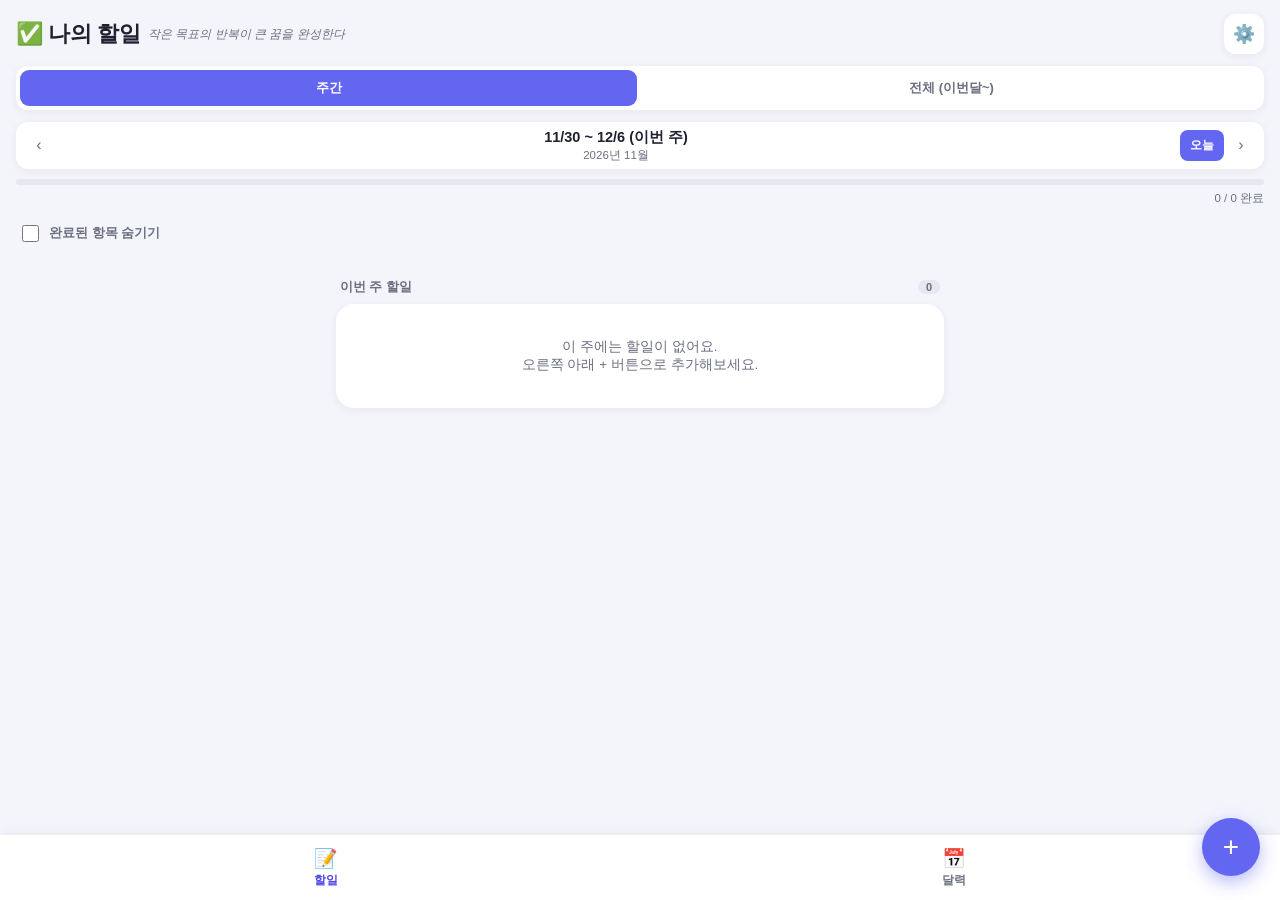
==== index.html @ 52475927 "Add files via upload" ====
<!DOCTYPE html>
<html lang="ko">
<head>
<meta charset="UTF-8" />
<meta name="viewport" content="width=device-width, initial-scale=1, viewport-fit=cover, maximum-scale=1" />
<title>나의 할일 리스트</title>
<meta name="description" content="매일 할일을 체크하는 나만의 To-do 웹앱" />

<link rel="manifest" href="manifest.json" />
<meta name="theme-color" content="#6366f1" />
<meta name="mobile-web-app-capable" content="yes" />
<meta name="apple-mobile-web-app-capable" content="yes" />
<meta name="apple-mobile-web-app-status-bar-style" content="default" />
<meta name="apple-mobile-web-app-title" content="할일리스트" />
<link rel="apple-touch-icon" href="icons/apple-touch-icon.png" />
<link rel="icon" href="icons/favicon-32.png" />

<link rel="stylesheet" href="style.css" />
</head>
<body>

<header class="app-header">
  <div class="header-row">
    <h1 class="app-title">✅ 나의 할일</h1>
    <div class="quote-marquee" id="dailyQuoteWrap"></div>
    <div class="header-actions">
      <button class="icon-btn" id="settingsBtn" aria-label="설정" title="카테고리/중요도 설정">⚙️</button>
    </div>
  </div>

  <div class="sub-tabs" id="listSubTabs">
    <button class="sub-tab active" data-view="week">주간</button>
    <button class="sub-tab" data-view="all">전체 (이번달~)</button>
  </div>

  <div id="weekNavWrap">
    <div class="week-nav">
      <button class="nav-btn" id="prevWeekBtn" aria-label="이전 주">‹</button>
      <div class="week-label" id="weekLabel">
        <span class="main"></span>
        <span class="sub"></span>
      </div>
      <button class="today-pill" id="todayBtn">오늘</button>
      <button class="nav-btn" id="nextWeekBtn" aria-label="다음 주">›</button>
    </div>

    <div class="progress-bar-wrap"><div class="progress-bar-fill" id="progressFill" style="width:0%"></div></div>
    <div class="progress-label" id="progressLabel">0 / 0 완료</div>
  </div>

  <div class="filter-row" id="filterRow">
    <label class="filter-check-label">
      <input type="checkbox" id="hideCompletedChk" />
      완료된 항목 숨기기
    </label>
  </div>
</header>

<main>
  <div id="weekViewSection">
    <button class="unscheduled-toggle" id="unscheduledToggle" style="display:none;">
      <span>📌 날짜 미정 <span id="unscheduledCount"></span></span>
      <span id="unscheduledArrow">▾</span>
    </button>
    <div class="section-title" id="unscheduledTitle" style="display:none;">
      미정 할일
    </div>
    <div class="todo-list" id="unscheduledList"></div>

    <div class="section-title" style="margin-top:16px;">
      이번 주 할일 <span class="count" id="weekCount">0</span>
    </div>
    <div class="todo-list" id="weekList"></div>
    <div class="empty-state" id="emptyState" style="display:none;">
      이 주에는 할일이 없어요.<br />오른쪽 아래 + 버튼으로 추가해보세요.
    </div>
  </div>

  <div id="allViewSection" style="display:none;">
    <div class="section-title" style="margin-top:16px;">
      전체 할일 <span class="count" id="allCount">0</span>
    </div>
    <div id="allListContainer"></div>
    <div class="empty-state" id="allEmptyState" style="display:none;">
      이번달 이후로 예정된 할일이 없어요.
    </div>
  </div>
</main>

<button class="fab" id="addBtn" aria-label="할일 추가">+</button>

<nav class="bottom-nav">
  <a href="index.html" class="active"><span class="nav-icon">📝</span>할일</a>
  <a href="calendar.html"><span class="nav-icon">📅</span>달력</a>
</nav>

<!-- Add / Edit sheet -->
<div class="sheet-overlay" id="addSheetOverlay">
  <div class="sheet">
    <div class="sheet-handle"></div>
    <h2 id="addSheetTitle">할일 추가</h2>
    <div class="field-group">
      <label>카테고리</label>
      <select id="formCategory"></select>
    </div>
    <div class="field-group">
      <label>중요도</label>
      <select id="formPriority"></select>
    </div>
    <div class="field-group">
      <label>상세내용</label>
      <textarea id="formDetail" placeholder="할일을 입력하세요"></textarea>
    </div>
    <div class="field-group">
      <label>기한</label>
      <input type="date" id="formDue" />
    </div>
    <div class="sheet-actions">
      <button class="btn btn-secondary" id="addCancelBtn">취소</button>
      <button class="btn btn-primary" id="addSaveBtn">저장</button>
    </div>
  </div>
</div>

<!-- Settings sheet -->
<div class="sheet-overlay" id="settingsSheetOverlay">
  <div class="sheet">
    <div class="sheet-handle"></div>
    <h2>카테고리 · 중요도 설정</h2>
    <div class="settings-tabs">
      <button class="settings-tab active" data-tab="cat">카테고리</button>
      <button class="settings-tab" data-tab="pri">중요도</button>
    </div>
    <div class="settings-panel active" id="catPanel">
      <div id="catChipList"></div>
      <button class="add-chip-btn" id="addCatBtn">+ 카테고리 추가</button>
    </div>
    <div class="settings-panel" id="priPanel">
      <div id="priChipList"></div>
      <button class="add-chip-btn" id="addPriBtn">+ 중요도 추가</button>
    </div>
    <div class="sheet-actions" style="margin-top:16px;">
      <button class="btn btn-primary" id="settingsDoneBtn">완료</button>
    </div>
  </div>
</div>

<script src="store.js"></script>
<script src="quotes.js"></script>
<script src="app.js"></script>
</body>
</html>
---- style.css ----
:root {
  --bg: #f4f5fb;
  --card-bg: #ffffff;
  --text: #1f2130;
  --text-dim: #6b6f80;
  --border: #e6e7f0;
  --accent: #6366f1;
  --accent-dark: #4f46e5;
  --danger: #e5484d;
  --radius-lg: 18px;
  --radius-md: 12px;
  --radius-sm: 8px;
  --shadow: 0 2px 10px rgba(31, 33, 48, 0.06);
  --safe-bottom: env(safe-area-inset-bottom, 0px);
  --safe-top: env(safe-area-inset-top, 0px);

  --p-important: #c9971f;   /* 중요 - gold */
  --p-urgent: #e5484d;      /* 시급 - red */
  --p-nice: #38bdf8;        /* nice-to-have - sky blue */
  --p-bau: #8a8f9c;         /* BAU - gray */
}

* { box-sizing: border-box; }

html, body {
  margin: 0;
  padding: 0;
  background: var(--bg);
  color: var(--text);
  font-family: -apple-system, BlinkMacSystemFont, "Segoe UI", "Pretendard",
    "Apple SD Gothic Neo", "Malgun Gothic", Roboto, sans-serif;
  -webkit-tap-highlight-color: transparent;
  overscroll-behavior-y: contain;
}

body {
  min-height: 100vh;
  min-height: 100dvh;
  padding-bottom: calc(84px + var(--safe-bottom));
}

button {
  font-family: inherit;
}

.app-header {
  position: sticky;
  top: 0;
  z-index: 20;
  background: var(--bg);
  padding: calc(14px + var(--safe-top)) 16px 8px;
}

.header-row {
  display: flex;
  align-items: center;
  justify-content: space-between;
  gap: 8px;
}

.app-title {
  font-size: 20px;
  font-weight: 800;
  margin: 0;
  letter-spacing: -0.02em;
  white-space: nowrap;
  flex-shrink: 0;
}

/* ---- daily quote: inline marquee next to the title ---- */
.quote-marquee {
  flex: 1;
  min-width: 0;
  overflow: hidden;
  height: 18px;
  display: flex;
  align-items: center;
}
.quote-track {
  display: flex;
  width: max-content;
  white-space: nowrap;
}
.quote-track.scrolling {
  animation: quote-scroll linear infinite;
}
.quote-copy {
  font-size: 12px;
  font-style: italic;
  color: var(--text-dim);
  padding-right: 32px;
}
@keyframes quote-scroll {
  from { transform: translateX(0); }
  to { transform: translateX(-50%); }
}

.icon-btn {
  border: none;
  background: var(--card-bg);
  width: 40px;
  height: 40px;
  border-radius: 12px;
  display: flex;
  align-items: center;
  justify-content: center;
  font-size: 18px;
  box-shadow: var(--shadow);
  color: var(--text);
  cursor: pointer;
  flex-shrink: 0;
}

.icon-btn:active { transform: scale(0.94); }

.header-actions {
  display: flex;
  gap: 8px;
}

.week-nav {
  display: flex;
  align-items: center;
  justify-content: space-between;
  background: var(--card-bg);
  border-radius: var(--radius-md);
  box-shadow: var(--shadow);
  padding: 6px;
  margin-top: 12px;
}

.week-nav .week-label {
  font-weight: 700;
  font-size: 14.5px;
  text-align: center;
  flex: 1;
  line-height: 1.3;
}

.week-nav .week-label .sub {
  display: block;
  font-weight: 500;
  font-size: 11.5px;
  color: var(--text-dim);
  margin-top: 1px;
}

.nav-btn {
  border: none;
  background: transparent;
  width: 34px;
  height: 34px;
  border-radius: 9px;
  font-size: 16px;
  color: var(--text-dim);
  cursor: pointer;
}
.nav-btn:active { background: var(--bg); }

.today-pill {
  border: none;
  background: var(--accent);
  color: white;
  font-size: 12px;
  font-weight: 700;
  padding: 7px 10px;
  border-radius: 8px;
  cursor: pointer;
  margin-left: 4px;
  white-space: nowrap;
}

main {
  padding: 8px 16px 20px;
  max-width: 640px;
  margin: 0 auto;
}

.section-title {
  font-size: 12.5px;
  font-weight: 700;
  color: var(--text-dim);
  margin: 18px 4px 8px;
  display: flex;
  align-items: center;
  justify-content: space-between;
}

.section-title .count {
  background: var(--border);
  color: var(--text-dim);
  border-radius: 20px;
  padding: 1px 8px;
  font-size: 11px;
}

.empty-state {
  text-align: center;
  color: var(--text-dim);
  font-size: 13.5px;
  padding: 34px 12px;
  background: var(--card-bg);
  border-radius: var(--radius-lg);
  box-shadow: var(--shadow);
}

.todo-list {
  display: flex;
  flex-direction: column;
  gap: 10px;
}

.todo-card {
  background: var(--card-bg);
  border-radius: var(--radius-lg);
  box-shadow: var(--shadow);
  padding: 12px 12px 12px 6px;
  display: flex;
  gap: 6px;
  align-items: flex-start;
  position: relative;
  transition: box-shadow 0.15s, transform 0.15s;
}

.todo-card.dragging {
  box-shadow: 0 10px 24px rgba(31,33,48,0.18);
  transform: scale(1.02);
  z-index: 30;
  opacity: 0.96;
}

.todo-card.completed {
  opacity: 0.55;
}

.drag-handle {
  width: 26px;
  min-width: 26px;
  height: 40px;
  display: flex;
  align-items: center;
  justify-content: center;
  color: #c7c9d6;
  font-size: 16px;
  cursor: grab;
  touch-action: none;
  user-select: none;
}

.todo-num {
  min-width: 20px;
  font-size: 12px;
  font-weight: 700;
  color: var(--text-dim);
  padding-top: 11px;
  text-align: center;
}

.todo-check {
  width: 24px;
  height: 24px;
  min-width: 24px;
  border-radius: 50%;
  border: 2px solid var(--border);
  background: var(--card-bg);
  margin-top: 8px;
  cursor: pointer;
  display: flex;
  align-items: center;
  justify-content: center;
  color: white;
  font-size: 13px;
  flex-shrink: 0;
}

.todo-check.checked {
  background: var(--accent);
  border-color: var(--accent);
}

.todo-body {
  flex: 1;
  min-width: 0;
  display: flex;
  flex-direction: column;
  gap: 7px;
}

.todo-tags-row {
  display: flex;
  align-items: center;
  gap: 6px;
}

.todo-tags-left {
  display: flex;
  align-items: center;
  gap: 6px;
  flex-wrap: wrap;
  min-width: 0;
  flex: 1;
}

.todo-tags-right {
  display: flex;
  align-items: center;
  gap: 4px;
  flex-shrink: 0;
  margin-left: auto;
}

.tag-select {
  appearance: none;
  border: none;
  border-radius: 8px;
  font-size: 11.5px;
  font-weight: 700;
  padding: 4px 8px;
  cursor: pointer;
  background-repeat: no-repeat;
  background-position: right 5px center;
  background-size: 8px;
  padding-right: 18px;
  /* No max-width: the box follows its own content (native <select> sizing
     already matches the widest option in that category/priority list), so
     a long name gets more room and short names all share one compact,
     consistent width — never smaller than min-width below. */
  min-width: 44px;
  width: auto;
}

.cat-select {
  background-color: #eef0fb;
  color: #4b4fb0;
}

.priority-select {
  color: white;
}

.priority-select.p-important { background-color: var(--p-important); }
.priority-select.p-urgent { background-color: var(--p-urgent); }
.priority-select.p-nice { background-color: var(--p-nice); color: #063a52; }
.priority-select.p-bau { background-color: var(--p-bau); }

.todo-detail {
  width: 100%;
  border: none;
  background: transparent;
  resize: none;
  font-size: 14.5px;
  line-height: 1.45;
  color: var(--text);
  padding: 0;
  font-family: inherit;
  min-height: 20px;
}

.todo-detail::placeholder { color: #b6b8c6; }
.todo-detail:focus { outline: none; }

.todo-card.completed .todo-detail {
  text-decoration: line-through;
  color: var(--text-dim);
}

.due-display {
  position: relative;
  display: inline-flex;
  align-items: center;
  height: 24px;
  padding: 0 2px;
}

.due-text {
  font-size: 11.5px;
  font-weight: 700;
  color: var(--text-dim);
  white-space: nowrap;
}

.due-display.is-unset .due-text {
  font-weight: 500;
  color: #b6b8c6;
}

.overdue .due-text {
  color: var(--danger);
  font-weight: 700;
}

.due-input-overlay {
  position: absolute;
  inset: 0;
  opacity: 0;
  border: none;
  padding: 0;
  margin: 0;
  cursor: pointer;
}

.delete-btn {
  border: none;
  background: none;
  color: #c7c9d6;
  font-size: 16px;
  font-weight: 700;
  cursor: pointer;
  padding: 4px 0 4px 4px;
  white-space: nowrap;
  border-radius: 6px;
  transition: background-color 0.15s, color 0.15s;
}
.delete-btn:active { color: var(--danger); }

.delete-btn.confirm {
  color: white;
  background: var(--danger);
  font-size: 11px;
  font-weight: 800;
  padding: 4px 7px;
}

.fab {
  position: fixed;
  right: 20px;
  bottom: calc(24px + var(--safe-bottom));
  width: 58px;
  height: 58px;
  border-radius: 50%;
  border: none;
  background: var(--accent);
  color: white;
  font-size: 28px;
  box-shadow: 0 6px 18px rgba(99,102,241,0.45);
  cursor: pointer;
  z-index: 25;
  display: flex;
  align-items: center;
  justify-content: center;
  line-height: 0;
}
.fab:active { transform: scale(0.93); }

/* bottom sheet / modal */
.sheet-overlay {
  position: fixed;
  inset: 0;
  background: rgba(20, 21, 34, 0.45);
  z-index: 50;
  display: none;
  align-items: flex-end;
  justify-content: center;
}
.sheet-overlay.open { display: flex; }

.sheet {
  background: var(--card-bg);
  width: 100%;
  max-width: 640px;
  border-radius: 22px 22px 0 0;
  padding: 10px 18px calc(22px + var(--safe-bottom));
  max-height: 88vh;
  overflow-y: auto;
  animation: sheet-up 0.22s ease-out;
}

@keyframes sheet-up {
  from { transform: translateY(24px); opacity: 0.4; }
  to { transform: translateY(0); opacity: 1; }
}

.sheet-handle {
  width: 40px;
  height: 4px;
  background: var(--border);
  border-radius: 4px;
  margin: 8px auto 14px;
}

.sheet h2 {
  font-size: 17px;
  margin: 0 0 14px;
}

.field-group {
  margin-bottom: 14px;
}

.field-group label {
  display: block;
  font-size: 12.5px;
  font-weight: 700;
  color: var(--text-dim);
  margin-bottom: 6px;
}

.field-group select,
.field-group input[type="date"],
.field-group input[type="text"],
.field-group textarea {
  width: 100%;
  border: 1px solid var(--border);
  border-radius: var(--radius-sm);
  padding: 10px 11px;
  font-size: 15px;
  font-family: inherit;
  background: var(--bg);
  color: var(--text);
}

.field-group textarea {
  resize: none;
  min-height: 64px;
}

.sheet-actions {
  display: flex;
  gap: 8px;
  margin-top: 6px;
}

.btn {
  flex: 1;
  border: none;
  border-radius: var(--radius-md);
  padding: 13px;
  font-size: 15px;
  font-weight: 700;
  cursor: pointer;
}

.btn-primary { background: var(--accent); color: white; }
.btn-primary:active { background: var(--accent-dark); }
.btn-secondary { background: var(--bg); color: var(--text-dim); }

/* settings list rows */
.settings-tabs {
  display: flex;
  gap: 6px;
  margin-bottom: 14px;
  background: var(--bg);
  padding: 4px;
  border-radius: 10px;
}
.settings-tab {
  flex: 1;
  text-align: center;
  border: none;
  background: transparent;
  padding: 8px;
  border-radius: 8px;
  font-size: 13.5px;
  font-weight: 700;
  color: var(--text-dim);
  cursor: pointer;
}
.settings-tab.active {
  background: var(--card-bg);
  color: var(--accent-dark);
  box-shadow: var(--shadow);
}

.settings-panel { display: none; }
.settings-panel.active { display: block; }

.chip-row {
  display: flex;
  align-items: center;
  gap: 8px;
  padding: 9px 4px;
  border-bottom: 1px solid var(--border);
}

.chip-row:last-child { border-bottom: none; }

.chip-color {
  width: 22px;
  height: 22px;
  border-radius: 50%;
  border: none;
  padding: 0;
  flex-shrink: 0;
}

.chip-row input[type="text"] {
  flex: 1;
  border: none;
  background: transparent;
  font-size: 14.5px;
  font-weight: 600;
  color: var(--text);
  padding: 4px 2px;
  min-width: 0;
}
.chip-row input[type="text"]:focus { outline: none; }

.chip-remove {
  border: none;
  background: none;
  color: #c7c9d6;
  font-size: 15px;
  cursor: pointer;
  padding: 4px 6px;
}

.add-chip-btn {
  width: 100%;
  border: 1.5px dashed var(--border);
  background: none;
  border-radius: 10px;
  padding: 10px;
  color: var(--accent-dark);
  font-weight: 700;
  font-size: 13.5px;
  margin-top: 10px;
  cursor: pointer;
}

.unscheduled-toggle {
  width: 100%;
  background: var(--card-bg);
  border: none;
  border-radius: var(--radius-md);
  box-shadow: var(--shadow);
  padding: 11px 14px;
  font-size: 13.5px;
  font-weight: 700;
  color: var(--text-dim);
  display: flex;
  align-items: center;
  justify-content: space-between;
  cursor: pointer;
}

.progress-bar-wrap {
  height: 6px;
  background: var(--border);
  border-radius: 4px;
  overflow: hidden;
  margin-top: 10px;
}
.progress-bar-fill {
  height: 100%;
  background: var(--accent);
  border-radius: 4px;
  transition: width 0.25s;
}

.progress-label {
  font-size: 11.5px;
  color: var(--text-dim);
  margin-top: 6px;
  text-align: right;
}

/* ---- calendar page ---- */
.cal-grid {
  display: grid;
  grid-template-columns: repeat(7, 1fr);
  gap: 5px;
  margin-top: 10px;
}

.cal-dow {
  text-align: center;
  font-size: 11.5px;
  font-weight: 700;
  color: var(--text-dim);
  padding-bottom: 4px;
}

.cal-cell {
  aspect-ratio: 1;
  border-radius: 12px;
  background: var(--card-bg);
  box-shadow: var(--shadow);
  display: flex;
  flex-direction: column;
  align-items: center;
  justify-content: center;
  gap: 3px;
  cursor: pointer;
  border: 2px solid transparent;
  position: relative;
  font-size: 13px;
  color: var(--text);
}

.cal-cell.other-month { opacity: 0.32; }
.cal-cell.today { border-color: var(--accent); font-weight: 800; }
.cal-cell.empty { box-shadow: none; background: transparent; cursor: default; }

.cal-dots {
  display: flex;
  gap: 2px;
}

.cal-dot {
  width: 5px;
  height: 5px;
  border-radius: 50%;
}

.cal-count {
  position: absolute;
  top: 3px;
  right: 5px;
  font-size: 9px;
  color: var(--text-dim);
  font-weight: 700;
}

.bottom-nav {
  position: fixed;
  bottom: 0;
  left: 0;
  right: 0;
  background: var(--card-bg);
  box-shadow: 0 -2px 10px rgba(31,33,48,0.06);
  display: flex;
  padding: 8px 12px calc(8px + var(--safe-bottom));
  z-index: 15;
}

.bottom-nav a {
  flex: 1;
  text-align: center;
  text-decoration: none;
  color: var(--text-dim);
  font-size: 11.5px;
  font-weight: 700;
  display: flex;
  flex-direction: column;
  align-items: center;
  gap: 3px;
  padding: 4px;
}

.bottom-nav a.active { color: var(--accent-dark); }
.bottom-nav .nav-icon { font-size: 19px; }

@media (min-width: 480px) {
  .app-title { font-size: 22px; }
}

/* ---- view sub-tabs (주간 / 전체, 월간 / 주간) ---- */
.sub-tabs {
  display: flex;
  gap: 6px;
  background: var(--card-bg);
  box-shadow: var(--shadow);
  padding: 4px;
  border-radius: 12px;
  margin-top: 12px;
}
.sub-tab {
  flex: 1;
  border: none;
  background: transparent;
  padding: 9px 4px;
  font-size: 13px;
  font-weight: 700;
  color: var(--text-dim);
  border-radius: 9px;
  cursor: pointer;
}
.sub-tab.active {
  background: var(--accent);
  color: white;
}

/* ---- all-list view (이번달 이후 전체) ---- */
.filter-row {
  display: flex;
  align-items: center;
  justify-content: space-between;
  margin-top: 14px;
  padding: 2px 2px;
}
.filter-check-label {
  display: flex;
  align-items: center;
  gap: 7px;
  font-size: 13px;
  font-weight: 600;
  color: var(--text-dim);
  cursor: pointer;
  user-select: none;
}
.filter-check-label input[type="checkbox"] {
  width: 17px;
  height: 17px;
  accent-color: var(--accent);
}

.date-group-title {
  font-size: 12px;
  font-weight: 800;
  color: var(--accent-dark);
  margin: 16px 4px 8px;
  display: flex;
  align-items: baseline;
  gap: 6px;
}
.date-group-title .dow {
  font-weight: 600;
  color: var(--text-dim);
  font-size: 11px;
}
.date-group-title.is-today { color: var(--accent); }

/* ---- calendar: this-week agenda view (horizontal, 7 days side by side) ---- */
.week-agenda {
  display: grid;
  grid-template-columns: repeat(7, minmax(0, 1fr));
  gap: 4px;
  margin-top: 14px;
  align-items: start;
}
.day-card {
  background: var(--card-bg);
  border-radius: var(--radius-sm);
  box-shadow: var(--shadow);
  padding: 6px 3px 7px;
  cursor: pointer;
  min-height: 108px;
  display: flex;
  flex-direction: column;
}
.day-card.today { box-shadow: 0 0 0 2px var(--accent) inset, var(--shadow); }
.day-card-head {
  display: flex;
  flex-direction: column;
  align-items: center;
  gap: 0;
  margin-bottom: 5px;
}
.day-card-head .d-num {
  font-size: 13px;
  font-weight: 800;
}
.day-card-head .d-dow {
  font-size: 9px;
  color: var(--text-dim);
  font-weight: 600;
}
.day-card-head .d-count {
  font-size: 8.5px;
  color: var(--text-dim);
  background: var(--bg);
  border-radius: 20px;
  padding: 0 5px;
  margin-top: 2px;
}
.day-mini-list {
  display: flex;
  flex-direction: column;
  gap: 3px;
  width: 100%;
}
.day-mini-item {
  display: flex;
  flex-direction: column;
  align-items: center;
  gap: 2px;
  font-size: 8.5px;
  line-height: 1.2;
  padding: 1px 0;
  text-align: center;
}
.day-mini-dot {
  width: 6px;
  height: 6px;
  min-width: 6px;
  border-radius: 50%;
}
.day-mini-text {
  width: 100%;
  white-space: normal;
  overflow-wrap: break-word;
  word-break: keep-all;
  padding: 0 2px;
}
.day-mini-item.done .day-mini-text {
  text-decoration: line-through;
  color: var(--text-dim);
}
.day-mini-empty {
  font-size: 9.5px;
  color: var(--text-dim);
  opacity: 0.6;
  padding: 3px 0;
  text-align: center;
}
.day-mini-more {
  font-size: 8.5px;
  color: var(--accent-dark);
  font-weight: 700;
  padding: 2px 0 0;
  background: none;
  border: none;
  cursor: pointer;
  text-align: center;
  width: 100%;
}
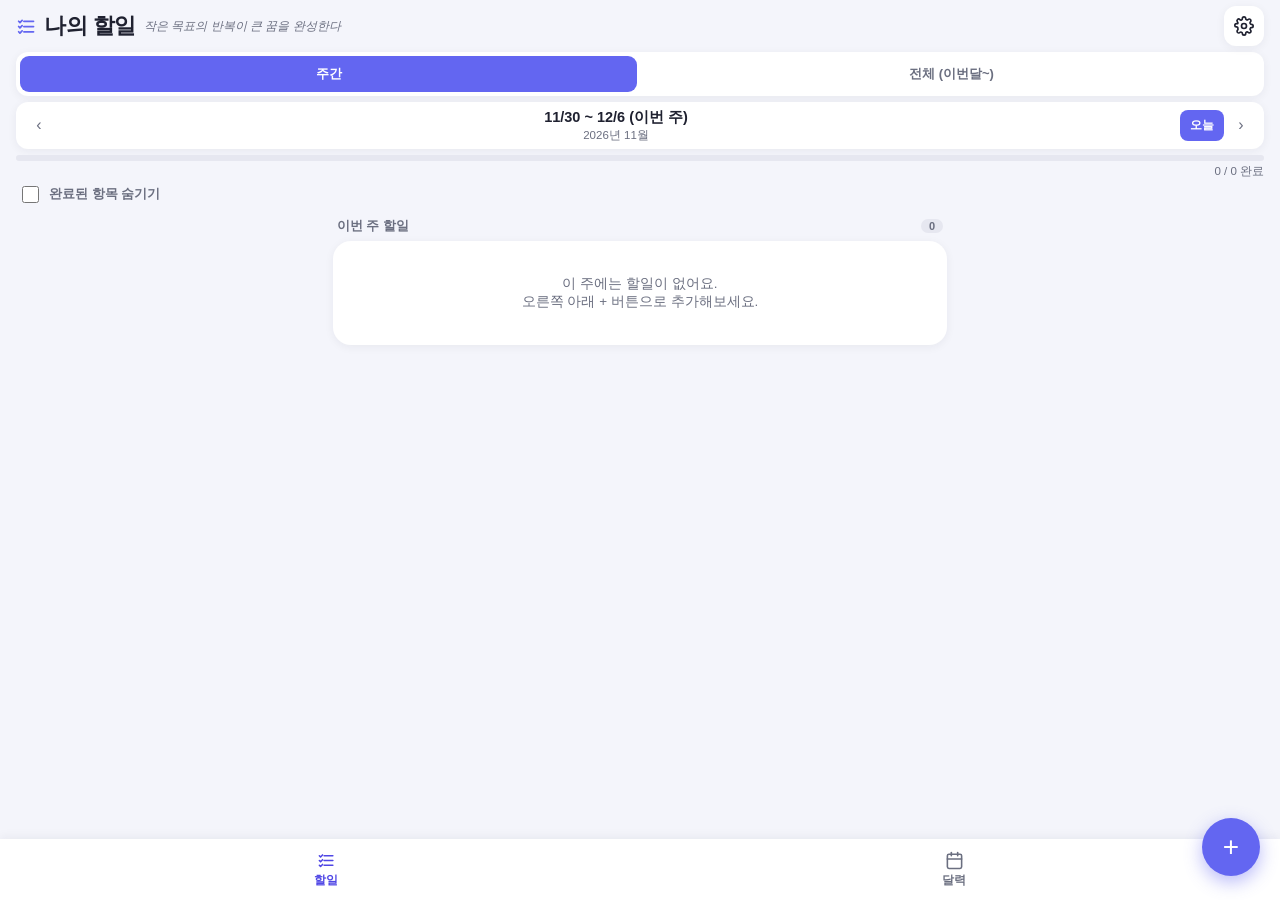
==== commit 7bf9a35f: "Add files via upload" ====
--- a/index.html
+++ b/index.html
@@ -21,10 +21,10 @@
 
 <header class="app-header">
   <div class="header-row">
-    <h1 class="app-title">✅ 나의 할일</h1>
+    <h1 class="app-title"><svg class="title-icon" viewBox="0 0 24 24" fill="none" stroke="currentColor" stroke-width="2" stroke-linecap="round" stroke-linejoin="round"><path d="M9 6h11"/><path d="M9 12h11"/><path d="M9 18h11"/><path d="m3 6 1.5 1.5L7 5"/><path d="m3 12 1.5 1.5L7 11"/><path d="m3 18 1.5 1.5L7 17"/></svg>나의 할일</h1>
     <div class="quote-marquee" id="dailyQuoteWrap"></div>
     <div class="header-actions">
-      <button class="icon-btn" id="settingsBtn" aria-label="설정" title="카테고리/중요도 설정">⚙️</button>
+      <button class="icon-btn" id="settingsBtn" aria-label="설정" title="카테고리/중요도 설정"><svg viewBox="0 0 24 24" fill="none" stroke="currentColor" stroke-width="2" stroke-linecap="round" stroke-linejoin="round"><circle cx="12" cy="12" r="3"/><path d="M19.4 15a1.65 1.65 0 0 0 .33 1.82l.06.06a2 2 0 1 1-2.83 2.83l-.06-.06a1.65 1.65 0 0 0-1.82-.33 1.65 1.65 0 0 0-1 1.51V21a2 2 0 0 1-4 0v-.09A1.65 1.65 0 0 0 9 19.4a1.65 1.65 0 0 0-1.82.33l-.06.06a2 2 0 1 1-2.83-2.83l.06-.06a1.65 1.65 0 0 0 .33-1.82A1.65 1.65 0 0 0 3 13.09H3a2 2 0 0 1 0-4h.09A1.65 1.65 0 0 0 4.6 9a1.65 1.65 0 0 0-.33-1.82l-.06-.06a2 2 0 1 1 2.83-2.83l.06.06a1.65 1.65 0 0 0 1.82.33H9a1.65 1.65 0 0 0 1-1.51V3a2 2 0 0 1 4 0v.09a1.65 1.65 0 0 0 1 1.51 1.65 1.65 0 0 0 1.82-.33l.06-.06a2 2 0 1 1 2.83 2.83l-.06.06a1.65 1.65 0 0 0-.33 1.82V9a1.65 1.65 0 0 0 1.51 1H21a2 2 0 0 1 0 4h-.09a1.65 1.65 0 0 0-1.51 1z"/></svg></button>
     </div>
   </div>
 
@@ -67,7 +67,7 @@
     </div>
     <div class="todo-list" id="unscheduledList"></div>
 
-    <div class="section-title" style="margin-top:16px;">
+    <div class="section-title" style="margin-top:6px;">
       이번 주 할일 <span class="count" id="weekCount">0</span>
     </div>
     <div class="todo-list" id="weekList"></div>
@@ -77,7 +77,7 @@
   </div>
 
   <div id="allViewSection" style="display:none;">
-    <div class="section-title" style="margin-top:16px;">
+    <div class="section-title" style="margin-top:6px;">
       전체 할일 <span class="count" id="allCount">0</span>
     </div>
     <div id="allListContainer"></div>
@@ -90,8 +90,8 @@
 <button class="fab" id="addBtn" aria-label="할일 추가">+</button>
 
 <nav class="bottom-nav">
-  <a href="index.html" class="active"><span class="nav-icon">📝</span>할일</a>
-  <a href="calendar.html"><span class="nav-icon">📅</span>달력</a>
+  <a href="index.html" class="active"><span class="nav-icon"><svg viewBox="0 0 24 24" fill="none" stroke="currentColor" stroke-width="2" stroke-linecap="round" stroke-linejoin="round"><path d="M9 6h11"/><path d="M9 12h11"/><path d="M9 18h11"/><path d="m3 6 1.5 1.5L7 5"/><path d="m3 12 1.5 1.5L7 11"/><path d="m3 18 1.5 1.5L7 17"/></svg></span>할일</a>
+  <a href="calendar.html"><span class="nav-icon"><svg viewBox="0 0 24 24" fill="none" stroke="currentColor" stroke-width="2" stroke-linecap="round" stroke-linejoin="round"><rect x="3" y="4" width="18" height="18" rx="2"/><path d="M16 2v4"/><path d="M8 2v4"/><path d="M3 10h18"/></svg></span>달력</a>
 </nav>
 
 <!-- Add / Edit sheet -->
--- a/style.css
+++ b/style.css
@@ -22,9 +22,24 @@
 
 * { box-sizing: border-box; }
 
+html {
+  /* Some mobile browsers (notably Samsung Internet / Chrome on Android)
+     auto-"boost" font sizes in narrow columns to improve readability,
+     which can quietly make a row wider than the screen even though
+     nothing looks wrong when previewed on desktop. Locking the text
+     size adjustment to 100% stops that from happening. */
+  -webkit-text-size-adjust: 100%;
+  text-size-adjust: 100%;
+  /* Safety net: never allow the page itself to scroll sideways, only up
+     and down. Set on html (not body) so sticky headers keep working. */
+  overflow-x: hidden;
+}
+
 html, body {
   margin: 0;
   padding: 0;
+  width: 100%;
+  max-width: 100%;
   background: var(--bg);
   color: var(--text);
   font-family: -apple-system, BlinkMacSystemFont, "Segoe UI", "Pretendard",
@@ -48,7 +63,7 @@
   top: 0;
   z-index: 20;
   background: var(--bg);
-  padding: calc(14px + var(--safe-top)) 16px 8px;
+  padding: calc(6px + var(--safe-top)) 16px 4px;
 }
 
 .header-row {
@@ -59,6 +74,9 @@
 }
 
 .app-title {
+  display: inline-flex;
+  align-items: center;
+  gap: 7px;
   font-size: 20px;
   font-weight: 800;
   margin: 0;
@@ -66,6 +84,12 @@
   white-space: nowrap;
   flex-shrink: 0;
 }
+.app-title .title-icon {
+  width: 21px;
+  height: 21px;
+  flex-shrink: 0;
+  stroke: var(--accent);
+}
 
 /* ---- daily quote: inline marquee next to the title ---- */
 .quote-marquee {
@@ -112,6 +136,7 @@
 }
 
 .icon-btn:active { transform: scale(0.94); }
+.icon-btn svg { width: 20px; height: 20px; }
 
 .header-actions {
   display: flex;
@@ -126,7 +151,7 @@
   border-radius: var(--radius-md);
   box-shadow: var(--shadow);
   padding: 6px;
-  margin-top: 12px;
+  margin-top: 6px;
 }
 
 .week-nav .week-label {
@@ -171,7 +196,7 @@
 }
 
 main {
-  padding: 8px 16px 20px;
+  padding: 2px 13px 20px;
   max-width: 640px;
   margin: 0 auto;
 }
@@ -180,7 +205,7 @@
   font-size: 12.5px;
   font-weight: 700;
   color: var(--text-dim);
-  margin: 18px 4px 8px;
+  margin: 10px 4px 6px;
   display: flex;
   align-items: center;
   justify-content: space-between;
@@ -214,9 +239,9 @@
   background: var(--card-bg);
   border-radius: var(--radius-lg);
   box-shadow: var(--shadow);
-  padding: 12px 12px 12px 6px;
-  display: flex;
-  gap: 6px;
+  padding: 10px 8px 10px 4px;
+  display: flex;
+  gap: 3px;
   align-items: flex-start;
   position: relative;
   transition: box-shadow 0.15s, transform 0.15s;
@@ -234,22 +259,22 @@
 }
 
 .drag-handle {
-  width: 26px;
-  min-width: 26px;
+  width: 20px;
+  min-width: 20px;
   height: 40px;
   display: flex;
   align-items: center;
   justify-content: center;
   color: #c7c9d6;
-  font-size: 16px;
+  font-size: 15px;
   cursor: grab;
   touch-action: none;
   user-select: none;
 }
 
 .todo-num {
-  min-width: 20px;
-  font-size: 12px;
+  min-width: 14px;
+  font-size: 11.5px;
   font-weight: 700;
   color: var(--text-dim);
   padding-top: 11px;
@@ -257,9 +282,9 @@
 }
 
 .todo-check {
-  width: 24px;
-  height: 24px;
-  min-width: 24px;
+  width: 23px;
+  height: 23px;
+  min-width: 23px;
   border-radius: 50%;
   border: 2px solid var(--border);
   background: var(--card-bg);
@@ -289,13 +314,13 @@
 .todo-tags-row {
   display: flex;
   align-items: center;
-  gap: 6px;
+  gap: 4px;
 }
 
 .todo-tags-left {
   display: flex;
   align-items: center;
-  gap: 6px;
+  gap: 4px;
   flex-wrap: wrap;
   min-width: 0;
   flex: 1;
@@ -304,7 +329,7 @@
 .todo-tags-right {
   display: flex;
   align-items: center;
-  gap: 4px;
+  gap: 2px;
   flex-shrink: 0;
   margin-left: auto;
 }
@@ -312,20 +337,18 @@
 .tag-select {
   appearance: none;
   border: none;
-  border-radius: 8px;
-  font-size: 11.5px;
-  font-weight: 700;
-  padding: 4px 8px;
-  cursor: pointer;
-  background-repeat: no-repeat;
-  background-position: right 5px center;
-  background-size: 8px;
-  padding-right: 18px;
+  border-radius: 7px;
+  font-size: 11px;
+  font-weight: 700;
+  padding: 3px 6px;
+  cursor: pointer;
   /* No max-width: the box follows its own content (native <select> sizing
      already matches the widest option in that category/priority list), so
      a long name gets more room and short names all share one compact,
-     consistent width — never smaller than min-width below. */
-  min-width: 44px;
+     consistent width — never smaller than min-width below. The old right-
+     side arrow padding was removed — appearance:none already hides the
+     native arrow, so that space was just dead room pushing rows to wrap. */
+  min-width: 36px;
   width: auto;
 }
 
@@ -368,12 +391,12 @@
   position: relative;
   display: inline-flex;
   align-items: center;
-  height: 24px;
-  padding: 0 2px;
+  height: 23px;
+  padding: 0 1px;
 }
 
 .due-text {
-  font-size: 11.5px;
+  font-size: 11px;
   font-weight: 700;
   color: var(--text-dim);
   white-space: nowrap;
@@ -403,10 +426,10 @@
   border: none;
   background: none;
   color: #c7c9d6;
-  font-size: 16px;
-  font-weight: 700;
-  cursor: pointer;
-  padding: 4px 0 4px 4px;
+  font-size: 15px;
+  font-weight: 700;
+  cursor: pointer;
+  padding: 4px 1px 4px 2px;
   white-space: nowrap;
   border-radius: 6px;
   transition: background-color 0.15s, color 0.15s;
@@ -575,13 +598,15 @@
 .chip-row:last-child { border-bottom: none; }
 
 .chip-color {
-  width: 22px;
-  height: 22px;
+  width: 26px;
+  height: 26px;
   border-radius: 50%;
-  border: none;
+  border: 1px solid var(--border);
   padding: 0;
   flex-shrink: 0;
-}
+  cursor: pointer;
+}
+.chip-color:active { transform: scale(0.92); }
 
 .chip-row input[type="text"] {
   flex: 1;
@@ -602,7 +627,84 @@
   font-size: 15px;
   cursor: pointer;
   padding: 4px 6px;
-}
+  border-radius: 6px;
+  transition: color 0.15s, background-color 0.15s;
+}
+.chip-remove.blocked {
+  color: white;
+  background: var(--danger);
+}
+
+/* ---- custom color picker: single tap-to-pick pad instead of separate H/S/V ---- */
+.color-picker-sheet .sv-square {
+  position: relative;
+  width: 100%;
+  height: 170px;
+  border-radius: 14px;
+  margin-bottom: 16px;
+  touch-action: none;
+  cursor: pointer;
+  background-image:
+    linear-gradient(to top, #000, rgba(0, 0, 0, 0)),
+    linear-gradient(to right, #fff, rgba(255, 255, 255, 0));
+}
+.sv-cursor {
+  position: absolute;
+  width: 20px;
+  height: 20px;
+  border-radius: 50%;
+  border: 2.5px solid #fff;
+  box-shadow: 0 0 0 1px rgba(0, 0, 0, 0.3), 0 1px 5px rgba(0, 0, 0, 0.35);
+  transform: translate(-50%, -50%);
+  pointer-events: none;
+}
+.hue-slider {
+  position: relative;
+  width: 100%;
+  height: 22px;
+  border-radius: 11px;
+  margin-bottom: 18px;
+  touch-action: none;
+  cursor: pointer;
+  background: linear-gradient(to right, #f00, #ff0, #0f0, #0ff, #00f, #f0f, #f00);
+}
+.hue-thumb {
+  position: absolute;
+  top: 50%;
+  width: 22px;
+  height: 22px;
+  border-radius: 50%;
+  border: 2.5px solid #fff;
+  box-shadow: 0 0 0 1px rgba(0, 0, 0, 0.3), 0 1px 5px rgba(0, 0, 0, 0.35);
+  transform: translate(-50%, -50%);
+  pointer-events: none;
+}
+.color-picker-row {
+  display: flex;
+  align-items: center;
+  gap: 10px;
+  margin-bottom: 16px;
+}
+.color-preview-swatch {
+  width: 38px;
+  height: 38px;
+  border-radius: 11px;
+  flex-shrink: 0;
+  border: 1px solid var(--border);
+}
+.hex-input {
+  flex: 1;
+  border: 1px solid var(--border);
+  border-radius: var(--radius-sm);
+  padding: 10px 11px;
+  font-size: 14.5px;
+  font-family: inherit;
+  background: var(--bg);
+  color: var(--text);
+  text-transform: uppercase;
+  min-width: 0;
+}
+.hex-input:focus { outline: none; border-color: var(--accent); }
 
 .add-chip-btn {
   width: 100%;
@@ -638,7 +740,7 @@
   background: var(--border);
   border-radius: 4px;
   overflow: hidden;
-  margin-top: 10px;
+  margin-top: 6px;
 }
 .progress-bar-fill {
   height: 100%;
@@ -650,7 +752,7 @@
 .progress-label {
   font-size: 11.5px;
   color: var(--text-dim);
-  margin-top: 6px;
+  margin-top: 3px;
   text-align: right;
 }
 
@@ -738,7 +840,8 @@
 }
 
 .bottom-nav a.active { color: var(--accent-dark); }
-.bottom-nav .nav-icon { font-size: 19px; }
+.bottom-nav .nav-icon { display: flex; align-items: center; justify-content: center; }
+.bottom-nav .nav-icon svg { width: 19px; height: 19px; }
 
 @media (min-width: 480px) {
   .app-title { font-size: 22px; }
@@ -752,7 +855,7 @@
   box-shadow: var(--shadow);
   padding: 4px;
   border-radius: 12px;
-  margin-top: 12px;
+  margin-top: 6px;
 }
 .sub-tab {
   flex: 1;
@@ -775,8 +878,8 @@
   display: flex;
   align-items: center;
   justify-content: space-between;
-  margin-top: 14px;
-  padding: 2px 2px;
+  margin-top: 4px;
+  padding: 0 2px;
 }
 .filter-check-label {
   display: flex;
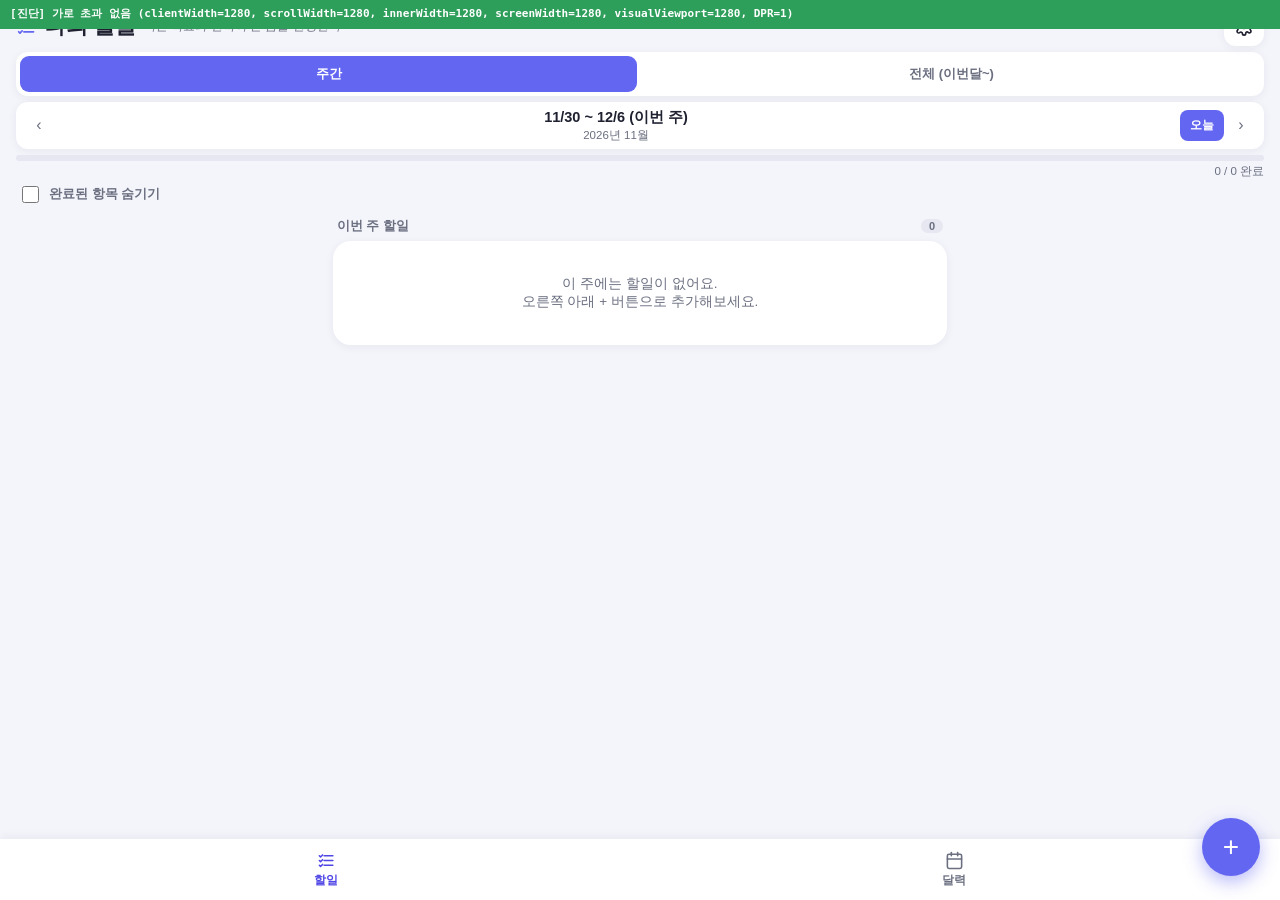
==== commit 08ebe321: "Add files via upload" ====
--- a/index.html
+++ b/index.html
@@ -2,7 +2,7 @@
 <html lang="ko">
 <head>
 <meta charset="UTF-8" />
-<meta name="viewport" content="width=device-width, initial-scale=1, viewport-fit=cover, maximum-scale=1" />
+<meta name="viewport" content="width=device-width, initial-scale=1" />
 <title>나의 할일 리스트</title>
 <meta name="description" content="매일 할일을 체크하는 나만의 To-do 웹앱" />
 
@@ -59,7 +59,7 @@
 <main>
   <div id="weekViewSection">
     <button class="unscheduled-toggle" id="unscheduledToggle" style="display:none;">
-      <span>📌 날짜 미정 <span id="unscheduledCount"></span></span>
+      <span class="unscheduled-toggle-label">📌 날짜 미정 <span id="unscheduledCount"></span></span>
       <span id="unscheduledArrow">▾</span>
     </button>
     <div class="section-title" id="unscheduledTitle" style="display:none;">
@@ -97,23 +97,27 @@
 <!-- Add / Edit sheet -->
 <div class="sheet-overlay" id="addSheetOverlay">
   <div class="sheet">
-    <div class="sheet-handle"></div>
-    <h2 id="addSheetTitle">할일 추가</h2>
-    <div class="field-group">
-      <label>카테고리</label>
-      <select id="formCategory"></select>
+    <div class="sheet-header">
+      <div class="sheet-handle"></div>
+      <h2 id="addSheetTitle">할일 추가</h2>
     </div>
-    <div class="field-group">
-      <label>중요도</label>
-      <select id="formPriority"></select>
-    </div>
-    <div class="field-group">
-      <label>상세내용</label>
-      <textarea id="formDetail" placeholder="할일을 입력하세요"></textarea>
-    </div>
-    <div class="field-group">
-      <label>기한</label>
-      <input type="date" id="formDue" />
+    <div class="sheet-body">
+      <div class="field-group">
+        <label>카테고리</label>
+        <select id="formCategory"></select>
+      </div>
+      <div class="field-group">
+        <label>중요도</label>
+        <select id="formPriority"></select>
+      </div>
+      <div class="field-group">
+        <label>상세내용</label>
+        <textarea id="formDetail" placeholder="할일을 입력하세요"></textarea>
+      </div>
+      <div class="field-group">
+        <label>기한</label>
+        <input type="date" id="formDue" />
+      </div>
     </div>
     <div class="sheet-actions">
       <button class="btn btn-secondary" id="addCancelBtn">취소</button>
@@ -125,21 +129,25 @@
 <!-- Settings sheet -->
 <div class="sheet-overlay" id="settingsSheetOverlay">
   <div class="sheet">
-    <div class="sheet-handle"></div>
-    <h2>카테고리 · 중요도 설정</h2>
-    <div class="settings-tabs">
-      <button class="settings-tab active" data-tab="cat">카테고리</button>
-      <button class="settings-tab" data-tab="pri">중요도</button>
+    <div class="sheet-header">
+      <div class="sheet-handle"></div>
+      <h2>카테고리 · 중요도 설정</h2>
+      <div class="settings-tabs">
+        <button class="settings-tab active" data-tab="cat">카테고리</button>
+        <button class="settings-tab" data-tab="pri">중요도</button>
+      </div>
     </div>
-    <div class="settings-panel active" id="catPanel">
-      <div id="catChipList"></div>
-      <button class="add-chip-btn" id="addCatBtn">+ 카테고리 추가</button>
+    <div class="sheet-body">
+      <div class="settings-panel active" id="catPanel">
+        <div id="catChipList"></div>
+        <button class="add-chip-btn" id="addCatBtn">+ 카테고리 추가</button>
+      </div>
+      <div class="settings-panel" id="priPanel">
+        <div id="priChipList"></div>
+        <button class="add-chip-btn" id="addPriBtn">+ 중요도 추가</button>
+      </div>
     </div>
-    <div class="settings-panel" id="priPanel">
-      <div id="priChipList"></div>
-      <button class="add-chip-btn" id="addPriBtn">+ 중요도 추가</button>
-    </div>
-    <div class="sheet-actions" style="margin-top:16px;">
+    <div class="sheet-actions">
       <button class="btn btn-primary" id="settingsDoneBtn">완료</button>
     </div>
   </div>
@@ -148,5 +156,9 @@
 <script src="store.js"></script>
 <script src="quotes.js"></script>
 <script src="app.js"></script>
+<!-- TEMPORARY: horizontal-overflow diagnostic overlay. Remove this line
+     and debug-overflow.js once the real-device overflow bug is found
+     and fixed — this is not part of the app. -->
+<script src="debug-overflow.js"></script>
 </body>
 </html>
--- a/style.css
+++ b/style.css
@@ -46,12 +46,38 @@
     "Apple SD Gothic Neo", "Malgun Gothic", Roboto, sans-serif;
   -webkit-tap-highlight-color: transparent;
   overscroll-behavior-y: contain;
+  /* The horizontal "wobble" some real Android browsers show even when
+     there's no actual overflow (scrollWidth === clientWidth) isn't page
+     scrolling at all — it's the browser's own edge-swipe / rubber-band
+     gesture (back-navigation swipe, elastic bounce) kicking in on any
+     sideways touch drag. overflow-x:hidden above only blocks true content
+     overflow, not that gesture, so it's reined in separately: pan-y limits
+     touch dragging to vertical only (elements that need their own
+     horizontal/free-form dragging — the reorder handle, the color-picker
+     pad and hue slider — already set touch-action:none directly on
+     themselves, which still wins there), and overscroll-behavior-x:none
+     turns off the sideways bounce/navigation gesture outright. */
+  touch-action: pan-y;
+  overscroll-behavior-x: none;
 }
 
 body {
   min-height: 100vh;
   min-height: 100dvh;
   padding-bottom: calc(84px + var(--safe-bottom));
+}
+
+/* Applied by JS while any bottom sheet is open: pins the background page at
+   its current scroll position (via an inline `top` offset set alongside
+   this class) so it can't scroll or jump underneath the sheet — the sheet's
+   own body is what scrolls instead. Removed, with the scroll position
+   restored, when the last open sheet closes. */
+body.scroll-locked {
+  position: fixed;
+  left: 0;
+  right: 0;
+  width: 100%;
+  overflow: hidden;
 }
 
 button {
@@ -342,14 +368,25 @@
   font-weight: 700;
   padding: 3px 6px;
   cursor: pointer;
-  /* No max-width: the box follows its own content (native <select> sizing
-     already matches the widest option in that category/priority list), so
-     a long name gets more room and short names all share one compact,
+  /* The box follows its own content (native <select> sizing already
+     matches the widest option in that category/priority list), so a
+     longer name gets more room and short names all share one compact,
      consistent width — never smaller than min-width below. The old right-
      side arrow padding was removed — appearance:none already hides the
-     native arrow, so that space was just dead room pushing rows to wrap. */
+     native arrow, so that space was just dead room pushing rows to wrap.
+     max-width IS capped though: a user-typed category/priority name has
+     no length limit, and without a ceiling here a long enough one would
+     make the select itself wider than the phone screen — no amount of
+     flex-wrap on the row helps at that point, since wrapping only moves
+     whole items to a new line, it can't shrink one item past its own
+     content width. Past the cap, the name truncates with an ellipsis
+     instead of pushing the page wider. */
   min-width: 36px;
   width: auto;
+  max-width: min(150px, 38vw);
+  overflow: hidden;
+  text-overflow: ellipsis;
+  white-space: nowrap;
 }
 
 .cat-select {
@@ -477,14 +514,22 @@
 }
 .sheet-overlay.open { display: flex; }
 
+/* Sheet = fixed header + scrolling body + fixed footer, so a long
+   category/priority list (or a small phone / keyboard eating half the
+   screen) never pushes the save/done button off-screen — only the middle
+   section scrolls, the header and action buttons stay put and reachable.
+   Height is capped to dvh (dynamic viewport height), which — unlike vh on
+   mobile — already accounts for the browser's address bar, so the sheet
+   never gets taller than what's actually visible. */
 .sheet {
   background: var(--card-bg);
   width: 100%;
   max-width: 640px;
   border-radius: 22px 22px 0 0;
-  padding: 10px 18px calc(22px + var(--safe-bottom));
-  max-height: 88vh;
-  overflow-y: auto;
+  max-height: 90vh;
+  max-height: 90dvh;
+  display: flex;
+  flex-direction: column;
   animation: sheet-up 0.22s ease-out;
 }
 
@@ -501,9 +546,22 @@
   margin: 8px auto 14px;
 }
 
-.sheet h2 {
+.sheet-header {
+  flex-shrink: 0;
+  padding: 10px 18px 0;
+}
+
+.sheet-header h2 {
   font-size: 17px;
   margin: 0 0 14px;
+}
+
+.sheet-body {
+  flex: 1;
+  min-height: 0;
+  overflow-y: auto;
+  -webkit-overflow-scrolling: touch;
+  padding: 0 18px 8px;
 }
 
 .field-group {
@@ -538,9 +596,13 @@
 }
 
 .sheet-actions {
+  flex-shrink: 0;
   display: flex;
   gap: 8px;
-  margin-top: 6px;
+  padding: 12px 18px calc(16px + var(--safe-bottom));
+  box-shadow: 0 -4px 12px rgba(31, 33, 48, 0.05);
+  position: relative;
+  z-index: 1;
 }
 
 .btn {
@@ -721,6 +783,8 @@
 
 .unscheduled-toggle {
   width: 100%;
+  max-width: 100%;
+  box-sizing: border-box;
   background: var(--card-bg);
   border: none;
   border-radius: var(--radius-md);
@@ -732,7 +796,16 @@
   display: flex;
   align-items: center;
   justify-content: space-between;
-  cursor: pointer;
+  flex-wrap: wrap;
+  overflow-x: hidden;
+  cursor: pointer;
+}
+.unscheduled-toggle-label {
+  white-space: normal;
+  overflow-wrap: anywhere;
+  min-width: 0;
+  flex: 1;
+  text-align: left;
 }
 
 .progress-bar-wrap {
@@ -878,6 +951,10 @@
   display: flex;
   align-items: center;
   justify-content: space-between;
+  flex-wrap: wrap;
+  overflow-x: hidden;
+  max-width: 100%;
+  box-sizing: border-box;
   margin-top: 4px;
   padding: 0 2px;
 }
@@ -890,6 +967,9 @@
   color: var(--text-dim);
   cursor: pointer;
   user-select: none;
+  white-space: normal;
+  overflow-wrap: anywhere;
+  min-width: 0;
 }
 .filter-check-label input[type="checkbox"] {
   width: 17px;
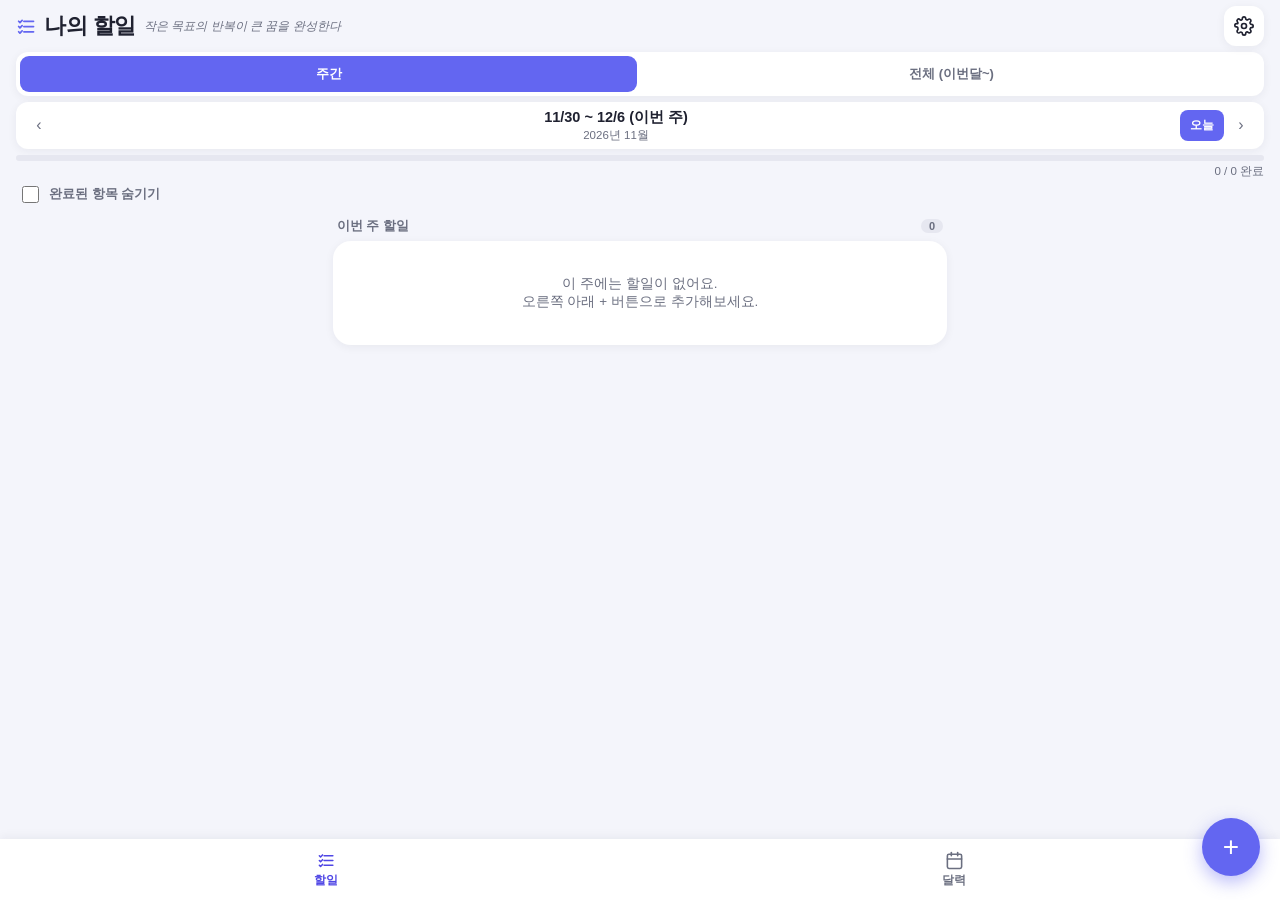
==== commit 66b590cb: "Add files via upload" ====
--- a/index.html
+++ b/index.html
@@ -156,9 +156,5 @@
 <script src="store.js"></script>
 <script src="quotes.js"></script>
 <script src="app.js"></script>
-<!-- TEMPORARY: horizontal-overflow diagnostic overlay. Remove this line
-     and debug-overflow.js once the real-device overflow bug is found
-     and fixed — this is not part of the app. -->
-<script src="debug-overflow.js"></script>
 </body>
 </html>
--- a/style.css
+++ b/style.css
@@ -430,6 +430,17 @@
   align-items: center;
   height: 23px;
   padding: 0 1px;
+  max-width: 100%;
+  box-sizing: border-box;
+  /* Defensive clip: some Android browsers give the native <input type=date>
+     picker control (the invisible .due-input-overlay below) a UA-imposed
+     minimum width that ignores its position:absolute; inset:0 sizing — this
+     is what was actually causing the page-wide horizontal overflow reported
+     on a real device. overflow:hidden here guarantees that even if the
+     native control still tries to render wider than this small label box,
+     it gets clipped and can never push page layout/scrollWidth again. The
+     input stays clickable across the full visible label area either way. */
+  overflow: hidden;
 }
 
 .due-text {
@@ -452,6 +463,11 @@
 .due-input-overlay {
   position: absolute;
   inset: 0;
+  width: 100%;
+  height: 100%;
+  min-width: 0;
+  max-width: 100%;
+  box-sizing: border-box;
   opacity: 0;
   border: none;
   padding: 0;
@@ -891,6 +907,8 @@
   bottom: 0;
   left: 0;
   right: 0;
+  max-width: 100vw;
+  box-sizing: border-box;
   background: var(--card-bg);
   box-shadow: 0 -2px 10px rgba(31,33,48,0.06);
   display: flex;
@@ -900,6 +918,8 @@
 
 .bottom-nav a {
   flex: 1;
+  min-width: 0;
+  overflow: hidden;
   text-align: center;
   text-decoration: none;
   color: var(--text-dim);
